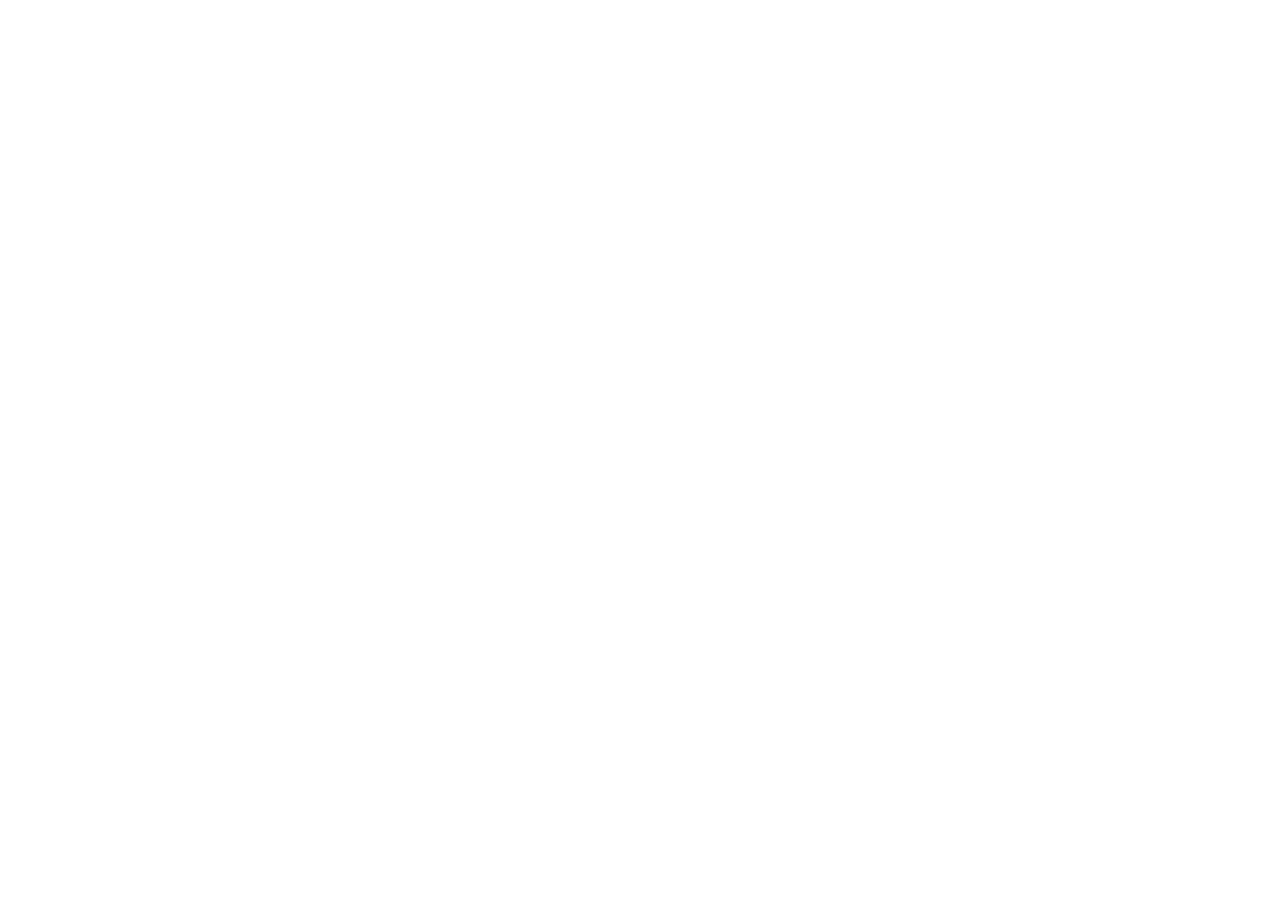
==== index.html @ df065e0c "Update index.html" ====
<!DOCTYPE HTML>
<html lang="es">
	<head>
		<title>Carlitos | En construcción</title>
		<meta charset="utf-8" />
		<meta name="description" content="Diseñador gráfico y programador" />
		<meta name="author" content="Carlos Alvarez L." />
		<meta name="viewport" content="width=device-width, initial-scale=1, user-scalable=no" />
		<meta name="theme-color" content="#000" />
		<meta name="robots"  content="index,follow" />
		<meta name="googlebot"  content="index,follow" />
		<meta name="google" content="notranslate" />
		<link rel="icon" href="img/icon1.png" />
    <link rel="stylesheet" href="css/grid.css" />
    <link rel="stylesheet" href="css/browser.css" />
    <link rel="stylesheet" href="css/style.css" />
		<link rel="stylesheet" href="css/animate.css/bouncing_entrances/bounceIn.css" />
		<link href="manifest.json" rel="manifest" />
		<script type="text/javascript" src="js/script.js"></script>
		<script src="https://ajax.googleapis.com/ajax/libs/jquery/3.3.1/jquery.min.js"></script>
		<!-- Global site tag (gtag.js) - Google Analytics -->
		<script async src="https://www.googletagmanager.com/gtag/js?id=UA-130776008-1"></script>
		<script>
		  window.dataLayer = window.dataLayer || [];
		  function gtag(){dataLayer.push(arguments);}
		  gtag('js', new Date());

		  gtag('config', 'UA-130776008-1');
		</script>
		<!-- Google Tag Manager -->
		<script>(function(w,d,s,l,i){w[l]=w[l]||[];w[l].push({'gtm.start':
			new Date().getTime(),event:'gtm.js'});var f=d.getElementsByTagName(s)[0],
			j=d.createElement(s),dl=l!='dataLayer'?'&l='+l:'';j.async=true;j.src=
			'https://www.googletagmanager.com/gtm.js?id='+i+dl;f.parentNode.insertBefore(j,f);
			})(window,document,'script','dataLayer','GTM-K7GDPGM');
		</script>
		<!-- Google Optimize -->
		<style>.async-hide { opacity: 0 !important} </style>
		<script>(function(a,s,y,n,c,h,i,d,e){s.className+=' '+y;h.start=1*new Date;
		h.end=i=function(){s.className=s.className.replace(RegExp(' ?'+y),'')};
		(a[n]=a[n]||[]).hide=h;setTimeout(function(){i();h.end=null},c);h.timeout=c;
		})(window,document.documentElement,'async-hide','dataLayer',4000,
		{'GTM-PRJ9TQT':true});</script>
		<script>
		  (function(i,s,o,g,r,a,m){i['GoogleAnalyticsObject']=r;i[r]=i[r]||function(){
		  (i[r].q=i[r].q||[]).push(arguments)},i[r].l=1*new Date();a=s.createElement(o),
		  m=s.getElementsByTagName(o)[0];a.async=1;a.src=g;m.parentNode.insertBefore(a,m)
		  })(window,document,'script','https://www.google-analytics.com/analytics.js','ga');
		  ga('create', 'UA-65203190-2', 'auto');
		  ga('require', 'GTM-PRJ9TQT');
		  ga('send', 'pageview');
		</script>
	</head>
	<body>
		<div id="content" class="loader">
		  <div class="loader-content">
					<div class="loadBar">
						<div class="bar"></div>
						<h3>Cargando...</h3>
					</div>
				</div>
		</div>
		<!-- Google Tag Manager (noscript) -->
		<noscript><iframe src="https://www.googletagmanager.com/ns.html?id=GTM-K7GDPGM" height="0" width="0" style="display:none;visibility:hidden"></iframe></noscript>
    <div class="container">
      <div class="row code">
        <div id="browser" class="browser-mockup bold cornflowerblue wrap">
          <p class="normal white">&lt;!DOCTYPE HTML&gt;</p>
          <p>&lt;html <span class="normal darkorange">lang<span class="normal white">="</span><span class="normal lightgreen">es</span><span class="normal white">"</span></span>&gt;</p>
	          <p>&nbsp;&lt;head&gt;</p>
	          	<p>&nbsp;&nbsp;&lt;title&gt;<span class="normal white">carlitxs.com | En construcción</span>&lt;/title&gt;</p>
							<p>&nbsp;&nbsp;&lt;meta <span class="normal darkorange">name<span class="normal white">="</span><span class="normal lightgreen">description</span><span class="normal white">"</span> <span class="normal darkorange">content</span><span class="normal white">="</span><span class="normal lightgreen">Diseñador gráfico y programador</span></span>"&gt;</p>
							<p>&nbsp;&nbsp;&lt;meta <span class="normal darkorange">name<span class="normal white">="</span><span class="normal lightgreen">author</span><span class="normal white">"</span> <span class="normal darkorange">content</span><span class="normal white">="</span><span class="normal lightgreen">Carlos Alvarez L.</span></span>"&gt;</p>
	          <p>&nbsp;&lt;/head&gt;</p>
						<p>&nbsp;&lt;body&gt;</p>
							<p>&nbsp;&nbsp;&lt;h1&gt;<span class="normal white">Sitio web en construcción</span>&lt;/h1&gt;</p>
							<p>&nbsp;&nbsp;&lt;h4&gt;<span class="normal white">Proyetos</span>&lt;/h4&gt;</p>
							<p>&nbsp;&nbsp;&lt;ul&gt;</p>
								<p>&nbsp;&nbsp;&nbsp;&lt;li&gt;<span class="normal white"><a href="https://carlitxs.github.io/ProyectoFinalDaw/Preview/">Proyecto final DAW</a></span>&lt;/li&gt;</p>
								<p>&nbsp;&nbsp;&nbsp;&lt;li&gt;<span class="normal white"><a href="https://carlitxs.github.io/TablaPacientes/">Formulario de pacientes</a></span>&lt;/li&gt;</p>
								<p>&nbsp;&nbsp;&nbsp;&lt;li&gt;<span class="normal white"><a href="https://carlitxs.github.io/HawksBurgers/">Hawks Burgers (Web App)</a></span>&lt;/li&gt;</p>
								<p>&nbsp;&nbsp;&nbsp;&lt;li&gt;<span class="normal white"><a href="http://s4t5.herokuapp.com/dist">VueJS</a></span>&lt;/li&gt;</p>
							<p>&nbsp;&nbsp;&lt;/ul&gt;</p>
							<p>&nbsp;&nbsp;&lt;a <span class="normal darkorange">href<span class="normal white">="</span><span class="normal lightgreen">https://twitter.com/carlitos_al_li</span><span class="normal white">"</span></span>&gt;<span class="normal white"><a href="https://twitter.com/carlitos_al_li">Twitter</a></span>&lt;/a&gt;</p>
							<p>&nbsp;&nbsp;&lt;a <span class="normal darkorange">href<span class="normal white">="</span><span class="normal lightgreen">https://github.com/cArlitXs</span><span class="normal white">"</span></span>&gt;<span class="normal white"><a href="https://github.com/cArlitXs">GitHub</a></span>&lt;/a&gt;</p>
							<p>&nbsp;&nbsp;&lt;a <span class="normal darkorange">href<span class="normal white">="</span><span class="normal lightgreen">mailto:carlitosalvarezlinares@gmail.com</span><span class="normal white">"</span></span>&gt;<span class="normal white"><a href="mailto:carlitosalvarezlinares@gmail.com">Email</a></span>&lt;/a&gt;</p>
							<p>&nbsp;&nbsp;&lt;p&gt;<span class="normal white">Creative Commons 4.0 Internacional</span>&lt;/p&gt;</p>
						<p>&nbsp;&lt;/body&gt;</p>
          <p>&lt;/html&gt;</p>
        </div>
      </div>
    </div>
		<footer class="wrap">
			<p class="white">Tiempo de espera: <span id="conteo" class="white bold">Cargando...</span></p>
			<p><a rel="license" href="http://creativecommons.org/licenses/by-nc-sa/4.0/"><img alt="Licencia de Creative Commons" style="border-width:0" src="https://i.creativecommons.org/l/by-nc-sa/4.0/88x31.png" /></a> Diseñado por: Carlitos para <a href="https://carlitxs.com">carlitxs.com</a></p>
		</footer>
	</body>
</html>
---- css/grid.css ----
/*---Grid---*/
.row::after {
  content: "";
  clear: both;
  display: table;
}
[class*="col-"] {
  float: left;
  padding: 15px;
}
/* For mobile phones: */
[class*="col-"] {
  width: 100%;
}
@media only screen and (min-width: 420px) {
  .container{
    width: 100%;
    margin: 0 auto;
  }
  /* For tablets: */
  .col-s-1 {width: 8.33%;}
  .col-s-2 {width: 16.66%;}
  .col-s-3 {width: 25%;}
  .col-s-4 {width: 33.33%;}
  .col-s-5 {width: 41.66%;}
  .col-s-6 {width: 50%;}
  .col-s-7 {width: 58.33%;}
  .col-s-8 {width: 66.66%;}
  .col-s-9 {width: 75%;}
  .col-s-10 {width: 83.33%;}
  .col-s-11 {width: 91.66%;}
  .col-s-12 {width: 100%;}
}
@media only screen and (min-width: 1024px) {
  .container{
    width: 80%;
    margin: 0 auto;
  }
  /* For desktop: */
  .col-1 {width: 8.33%;}
  .col-2 {width: 16.66%;}
  .col-3 {width: 25%;}
  .col-4 {width: 33.33%;}
  .col-5 {width: 41.66%;}
  .col-6 {width: 50%;}
  .col-7 {width: 58.33%;}
  .col-8 {width: 66.66%;}
  .col-9 {width: 75%;}
  .col-10 {width: 83.33%;}
  .col-11 {width: 91.66%;}
  .col-12 {width: 100%;}
}
---- css/browser.css ----
.browser-mockup {
  border-top: 2em solid rgba(240, 240, 240, 0.7);
  box-shadow: 0 0.1em 1em 0 rgba(0, 0, 0, 0.4);
  position: relative;
  border-radius: 3px 3px 0 0;
  padding: 15px;
  background-color: DarkSlateGray;
}

.browser-mockup:before {
  display: block;
  position: absolute;
  content: '';
  top: -1.25em;
  left: 1em;
  width: 0.5em;
  height: 0.5em;
  border-radius: 50%;
  background-color: #f44;
  box-shadow: 0 0 0 2px #f44, 1.5em 0 0 2px #9b3, 3em 0 0 2px #fb5;
}

.browser-mockup.with-tab:after {
  display: block;
  position: absolute;
  content: '';
  top: -2em;
  left: 5.5em;
  width: 20%;
  height: 0em;
  border-bottom: 2em solid white;
  border-left: 0.8em solid transparent;
  border-right: 0.8em solid transparent;
}

.browser-mockup.with-url:after {
  display: block;
  position: absolute;
  content: '';
  top: -1.6em;
  left: 5.5em;
  width: calc(100% - 6em);
  height: 1.2em;
  border-radius: 2px;
  background-color: white;
}

.browser-mockup > * {
  display: block;
}

/* Custom code for the demo */

.browser-mockup {
  margin: 2em;
  flex: 1;
}
---- css/style.css ----
@import url('https://fonts.googleapis.com/css?family=Source+Code+Pro');

* {
  font-family: 'Source Code Pro', monospace;
  font-display: fallback;
}
body{
  background-color: black;
}
p{
  margin: 0;
}
p #conteo{
  color: white;
}
a{
  color: white;
  text-decoration: none;
}
a:hover{
  color: white;
  text-decoration: underline;
}
a:visited{
  color: white;
  text-decoration: underline;
}
footer {
   /*position: fixed;*/
   left: 0;
   bottom: 0;
   width: 100%;
   color: white;
   background-color: rgba(0, 0, 0, 0.7);
   text-align: center;
   bottom: 0;
   left: 0;
   right: 0;
   position: sticky;
}
footer p a img{
  vertical-align: middle;
}
footer p{
  padding: 10px;
}
.wrap{word-wrap: break-word;}

/*---LOADER---*/
.loader {
  display: block;
  background-color: grey;
  color: white;
  top: 0;
  left: 0;

  position: fixed;
  z-index: 9999;
  width: 100%;
  height: 100%;
  background: #000;
  text-align: center;
  -webkit-transition: opacity 1s ease;
  -moz-transition: opacity 1s ease;
  -o-transition: opacity 1s ease;
  transition: opacity 1s ease;
}
.loader-content{
  display: block;
  width: 100px;
  height: 30px;
  position: absolute;
  top: 0;
  left: 0;
  bottom: 0;
  right: 0;
  margin: auto;
}
/*---loader bar---*/
.bar {
  float: left;
  width: 25px;
  height: 6px;
  border-radius: 50px;
  background-color: #4b9cdb;
  margin-bottom: 10px;
}
.l-10 {animation-delay: 1.56s;}
.loadBar .bar {animation: loadingKeyFrame 2s cubic-bezier(.17,.37,.43,.67) infinite;}

@keyframes loadingKeyFrame {
  0%,100% {transform: translate(0,0);}
  50% {
    transform: translate(100px,0);
    background-color: #f5634a;
    width: 25px;
  }
}

/*---colors---*/
.bold{font-weight: bold;}
.normal{font-weight: normal;}
.white{color:white;}
.salmon{color:salmon;}
.aqua{color:aqua;}
.blueviolet{color:blueviolet;}
.brown{color:brown;}
.cornflowerblue{color:cornflowerblue;}
.crimson{color:crimson;}
.darkmagenta{color:darkmagenta;}
.deeppink{color:deeppink;}
.darkorange{color:darkorange;}
.lightgreen{color: lightgreen;}
---- css/animate.css/bouncing_entrances/bounceIn.css ----
@keyframes bounceIn {
  from,
  20%,
  40%,
  60%,
  80%,
  to {
    animation-timing-function: cubic-bezier(0.215, 0.61, 0.355, 1);
  }

  0% {
    opacity: 0;
    transform: scale3d(0.3, 0.3, 0.3);
  }

  20% {
    transform: scale3d(1.1, 1.1, 1.1);
  }

  40% {
    transform: scale3d(0.9, 0.9, 0.9);
  }

  60% {
    opacity: 1;
    transform: scale3d(1.03, 1.03, 1.03);
  }

  80% {
    transform: scale3d(0.97, 0.97, 0.97);
  }

  to {
    opacity: 1;
    transform: scale3d(1, 1, 1);
  }
}

.bounceIn {
  animation-duration: 0.75s;
  animation-name: bounceIn;
}
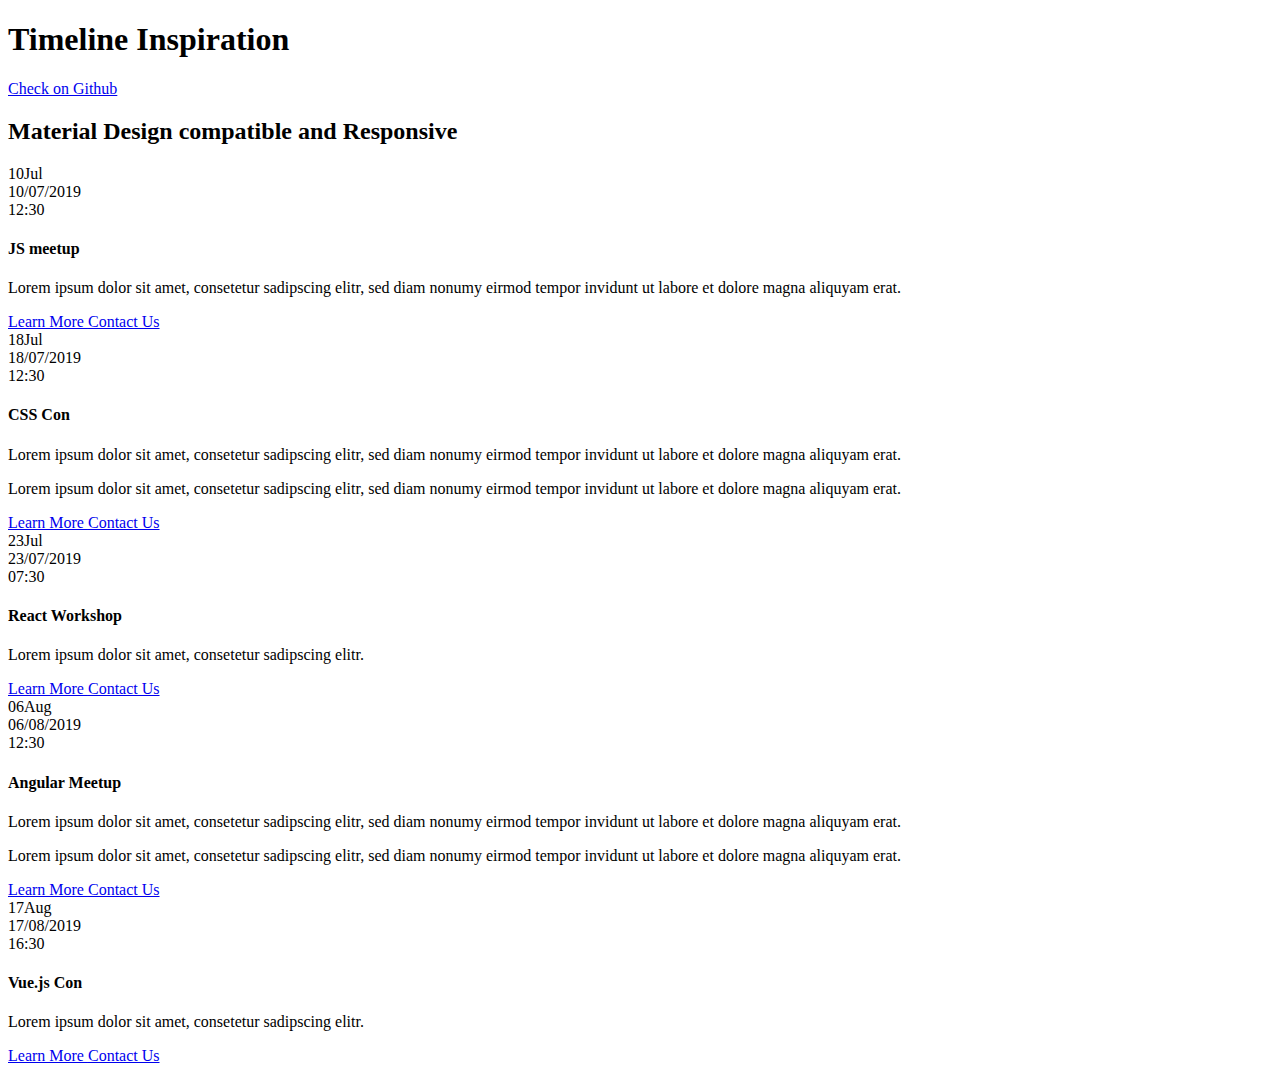
==== commit 9ee9b237: "Add new interfaz in dev" ====
--- a/index.html
+++ b/index.html
@@ -1,98 +1,139 @@
-<!DOCTYPE HTML>
-<html lang="es">
-	<head>
-		<title>Carlitos | En construcción</title>
-		<meta charset="utf-8" />
-		<meta name="description" content="Diseñador gráfico y programador" />
-		<meta name="author" content="Carlos Alvarez L." />
-		<meta name="viewport" content="width=device-width, initial-scale=1, user-scalable=no" />
-		<meta name="theme-color" content="#000" />
-		<meta name="robots"  content="index,follow" />
-		<meta name="googlebot"  content="index,follow" />
-		<meta name="google" content="notranslate" />
-		<link rel="icon" href="img/icon1.png" />
-    <link rel="stylesheet" href="css/grid.css" />
-    <link rel="stylesheet" href="css/browser.css" />
-    <link rel="stylesheet" href="css/style.css" />
-		<link rel="stylesheet" href="css/animate.css/bouncing_entrances/bounceIn.css" />
-		<link href="manifest.json" rel="manifest" />
-		<script type="text/javascript" src="js/script.js"></script>
-		<script src="https://ajax.googleapis.com/ajax/libs/jquery/3.3.1/jquery.min.js"></script>
-		<!-- Global site tag (gtag.js) - Google Analytics -->
-		<script async src="https://www.googletagmanager.com/gtag/js?id=UA-130776008-1"></script>
-		<script>
-		  window.dataLayer = window.dataLayer || [];
-		  function gtag(){dataLayer.push(arguments);}
-		  gtag('js', new Date());
+<!DOCTYPE html>
+<html lang="en" >
+<head>
+  <meta charset="UTF-8">
+  <title>Timeline inspiration (material design compatible, responsive)</title>
+  <link href="https://fonts.googleapis.com/css?family=Montserrat:400,600&display=swap" rel="stylesheet"><link rel="stylesheet" href="./style.css">
+</head>
+<body>
+<!-- partial:index.partial.html -->
 
-		  gtag('config', 'UA-130776008-1');
-		</script>
-		<!-- Google Tag Manager -->
-		<script>(function(w,d,s,l,i){w[l]=w[l]||[];w[l].push({'gtm.start':
-			new Date().getTime(),event:'gtm.js'});var f=d.getElementsByTagName(s)[0],
-			j=d.createElement(s),dl=l!='dataLayer'?'&l='+l:'';j.async=true;j.src=
-			'https://www.googletagmanager.com/gtm.js?id='+i+dl;f.parentNode.insertBefore(j,f);
-			})(window,document,'script','dataLayer','GTM-K7GDPGM');
-		</script>
-		<!-- Google Optimize -->
-		<style>.async-hide { opacity: 0 !important} </style>
-		<script>(function(a,s,y,n,c,h,i,d,e){s.className+=' '+y;h.start=1*new Date;
-		h.end=i=function(){s.className=s.className.replace(RegExp(' ?'+y),'')};
-		(a[n]=a[n]||[]).hide=h;setTimeout(function(){i();h.end=null},c);h.timeout=c;
-		})(window,document.documentElement,'async-hide','dataLayer',4000,
-		{'GTM-PRJ9TQT':true});</script>
-		<script>
-		  (function(i,s,o,g,r,a,m){i['GoogleAnalyticsObject']=r;i[r]=i[r]||function(){
-		  (i[r].q=i[r].q||[]).push(arguments)},i[r].l=1*new Date();a=s.createElement(o),
-		  m=s.getElementsByTagName(o)[0];a.async=1;a.src=g;m.parentNode.insertBefore(a,m)
-		  })(window,document,'script','https://www.google-analytics.com/analytics.js','ga');
-		  ga('create', 'UA-65203190-2', 'auto');
-		  ga('require', 'GTM-PRJ9TQT');
-		  ga('send', 'pageview');
-		</script>
-	</head>
-	<body>
-		<div id="content" class="loader">
-		  <div class="loader-content">
-					<div class="loadBar">
-						<div class="bar"></div>
-						<h3>Cargando...</h3>
-					</div>
-				</div>
-		</div>
-		<!-- Google Tag Manager (noscript) -->
-		<noscript><iframe src="https://www.googletagmanager.com/ns.html?id=GTM-K7GDPGM" height="0" width="0" style="display:none;visibility:hidden"></iframe></noscript>
-    <div class="container">
-      <div class="row code">
-        <div id="browser" class="browser-mockup bold cornflowerblue wrap">
-          <p class="normal white">&lt;!DOCTYPE HTML&gt;</p>
-          <p>&lt;html <span class="normal darkorange">lang<span class="normal white">="</span><span class="normal lightgreen">es</span><span class="normal white">"</span></span>&gt;</p>
-	          <p>&nbsp;&lt;head&gt;</p>
-	          	<p>&nbsp;&nbsp;&lt;title&gt;<span class="normal white">carlitxs.com | En construcción</span>&lt;/title&gt;</p>
-							<p>&nbsp;&nbsp;&lt;meta <span class="normal darkorange">name<span class="normal white">="</span><span class="normal lightgreen">description</span><span class="normal white">"</span> <span class="normal darkorange">content</span><span class="normal white">="</span><span class="normal lightgreen">Diseñador gráfico y programador</span></span>"&gt;</p>
-							<p>&nbsp;&nbsp;&lt;meta <span class="normal darkorange">name<span class="normal white">="</span><span class="normal lightgreen">author</span><span class="normal white">"</span> <span class="normal darkorange">content</span><span class="normal white">="</span><span class="normal lightgreen">Carlos Alvarez L.</span></span>"&gt;</p>
-	          <p>&nbsp;&lt;/head&gt;</p>
-						<p>&nbsp;&lt;body&gt;</p>
-							<p>&nbsp;&nbsp;&lt;h1&gt;<span class="normal white">Sitio web en construcción</span>&lt;/h1&gt;</p>
-							<p>&nbsp;&nbsp;&lt;h4&gt;<span class="normal white">Proyetos</span>&lt;/h4&gt;</p>
-							<p>&nbsp;&nbsp;&lt;ul&gt;</p>
-								<p>&nbsp;&nbsp;&nbsp;&lt;li&gt;<span class="normal white"><a href="https://carlitxs.github.io/ProyectoFinalDaw/Preview/">Proyecto final DAW</a></span>&lt;/li&gt;</p>
-								<p>&nbsp;&nbsp;&nbsp;&lt;li&gt;<span class="normal white"><a href="https://carlitxs.github.io/TablaPacientes/">Formulario de pacientes</a></span>&lt;/li&gt;</p>
-								<p>&nbsp;&nbsp;&nbsp;&lt;li&gt;<span class="normal white"><a href="https://carlitxs.github.io/HawksBurgers/">Hawks Burgers (Web App)</a></span>&lt;/li&gt;</p>
-								<p>&nbsp;&nbsp;&nbsp;&lt;li&gt;<span class="normal white"><a href="http://s4t5.herokuapp.com/dist">VueJS</a></span>&lt;/li&gt;</p>
-							<p>&nbsp;&nbsp;&lt;/ul&gt;</p>
-							<p>&nbsp;&nbsp;&lt;a <span class="normal darkorange">href<span class="normal white">="</span><span class="normal lightgreen">https://twitter.com/carlitos_al_li</span><span class="normal white">"</span></span>&gt;<span class="normal white"><a href="https://twitter.com/carlitos_al_li">Twitter</a></span>&lt;/a&gt;</p>
-							<p>&nbsp;&nbsp;&lt;a <span class="normal darkorange">href<span class="normal white">="</span><span class="normal lightgreen">https://github.com/cArlitXs</span><span class="normal white">"</span></span>&gt;<span class="normal white"><a href="https://github.com/cArlitXs">GitHub</a></span>&lt;/a&gt;</p>
-							<p>&nbsp;&nbsp;&lt;a <span class="normal darkorange">href<span class="normal white">="</span><span class="normal lightgreen">mailto:carlitosalvarezlinares@gmail.com</span><span class="normal white">"</span></span>&gt;<span class="normal white"><a href="mailto:carlitosalvarezlinares@gmail.com">Email</a></span>&lt;/a&gt;</p>
-							<p>&nbsp;&nbsp;&lt;p&gt;<span class="normal white">Creative Commons 4.0 Internacional</span>&lt;/p&gt;</p>
-						<p>&nbsp;&lt;/body&gt;</p>
-          <p>&lt;/html&gt;</p>
+<!--PEN HEADER-->
+<header class="header">
+  <h1 class="header__title">Timeline Inspiration</h1>
+  <div class="header__btns btns"><a class="header__btn btn" href="https://github.com/nat-davydova/timeline" title="Check on Github" target="_blanc">Check on Github</a></div>
+</header>
+<!--PEN CONTENT-->
+<div class="content">
+  <!--content title-->
+  <h2 class="content__title">Material Design compatible and Responsive</h2>
+  <!--content inner-->
+  <div class="content__inner">
+    <div class="timeline">
+      <!--timeline bar-->
+      <div class="timeline__bar"></div>
+      <!--timeline element-->
+      <div class="timeline__elem timeline__elem--left">
+        <!--timeline element date-->
+        <div class="timeline__date"><span class="timeline__date-day">10</span><span class="timeline__date-month">Jul</span></div>
+        <!--timeline event-->
+        <div class="timeline__event">
+          <!--timeline event full date and time-->
+          <div class="timeline__event-date-time">
+            <div class="timeline__event-date"> <span>10/07/2019</span></div>
+            <div class="timeline__event-time"><span>12:30</span></div>
+          </div>
+          <!--timeline event title-->
+          <h4 class="timeline__event-title">JS meetup</h4>
+          <!--timeline event descrtiption-->
+          <div class="timeline__event-descr">
+            <p>Lorem ipsum dolor sit amet, consetetur sadipscing elitr, sed diam nonumy eirmod tempor invidunt ut labore et dolore magna aliquyam erat.</p>
+          </div>
+          <!--timeline event actions links-->
+          <div class="timeline__event-actions"><a class="timeline__event-action" href="#" title="Learn More">Learn More </a><a class="timeline__event-action" href="#" title="Contact Us">Contact Us </a></div>
+        </div>
+      </div>
+      <!--timeline element-->
+      <div class="timeline__elem timeline__elem--right">
+        <!--timeline element date-->
+        <div class="timeline__date"><span class="timeline__date-day">18</span><span class="timeline__date-month">Jul</span></div>
+        <!--timeline event-->
+        <div class="timeline__event">
+          <!--timeline event full date and time-->
+          <div class="timeline__event-date-time">
+            <div class="timeline__event-date"> <span>18/07/2019</span></div>
+            <div class="timeline__event-time"><span>12:30</span></div>
+          </div>
+          <!--timeline event title-->
+          <h4 class="timeline__event-title">CSS Con</h4>
+          <!--timeline event descrtiption-->
+          <div class="timeline__event-descr">
+            <p>Lorem ipsum dolor sit amet, consetetur sadipscing elitr, sed diam nonumy eirmod tempor invidunt ut labore et dolore magna aliquyam erat.</p>
+            <p>Lorem ipsum dolor sit amet, consetetur sadipscing elitr, sed diam nonumy eirmod tempor invidunt ut labore et dolore magna aliquyam erat.</p>
+          </div>
+          <!--timeline event actions links-->
+          <div class="timeline__event-actions"><a class="timeline__event-action" href="#" title="Learn More">Learn More </a><a class="timeline__event-action" href="#" title="Contact Us">Contact Us</a></div>
+        </div>
+      </div>
+      <!--timeline element-->
+      <div class="timeline__elem timeline__elem--left">
+        <!--timeline element date-->
+        <div class="timeline__date"><span class="timeline__date-day">23</span><span class="timeline__date-month">Jul</span></div>
+        <!--timeline event-->
+        <div class="timeline__event">
+          <!--timeline event full date and time-->
+          <div class="timeline__event-date-time">
+            <div class="timeline__event-date"> <span>23/07/2019</span></div>
+            <div class="timeline__event-time"><span>07:30</span></div>
+          </div>
+          <!--timeline event title-->
+          <h4 class="timeline__event-title">React Workshop</h4>
+          <!--timeline event descrtiption-->
+          <div class="timeline__event-descr">
+            <p>Lorem ipsum dolor sit amet, consetetur sadipscing elitr.</p>
+          </div>
+          <!--timeline event actions links-->
+          <div class="timeline__event-actions"><a class="timeline__event-action" href="#" title="Learn More">Learn More </a><a class="timeline__event-action" href="#" title="Contact Us">Contact Us </a></div>
+        </div>
+      </div>
+      <!--timeline element-->
+      <div class="timeline__elem timeline__elem--left">
+        <!--timeline element date-->
+        <div class="timeline__date"><span class="timeline__date-day">06</span><span class="timeline__date-month">Aug</span></div>
+        <!--timeline event-->
+        <div class="timeline__event">
+          <!--timeline event full date and time-->
+          <div class="timeline__event-date-time">
+            <div class="timeline__event-date"> <span>06/08/2019</span></div>
+            <div class="timeline__event-time"><span>12:30</span></div>
+          </div>
+          <!--timeline event title-->
+          <h4 class="timeline__event-title">Angular Meetup</h4>
+          <!--timeline event descrtiption-->
+          <div class="timeline__event-descr">
+            <p>Lorem ipsum dolor sit amet, consetetur sadipscing elitr, sed diam nonumy eirmod tempor invidunt ut labore et dolore magna aliquyam erat.</p>
+            <p>Lorem ipsum dolor sit amet, consetetur sadipscing elitr, sed diam nonumy eirmod tempor invidunt ut labore et dolore magna aliquyam erat.</p>
+          </div>
+          <!--timeline event actions links-->
+          <div class="timeline__event-actions"><a class="timeline__event-action" href="#" title="Learn More">Learn More </a><a class="timeline__event-action" href="#" title="Contact Us">Contact Us</a></div>
+        </div>
+      </div>
+      <!--timeline element-->
+      <div class="timeline__elem timeline__elem--right">
+        <!--timeline element date-->
+        <div class="timeline__date"><span class="timeline__date-day">17</span><span class="timeline__date-month">Aug</span></div>
+        <!--timeline event-->
+        <div class="timeline__event">
+          <!--timeline event full date and time-->
+          <div class="timeline__event-date-time">
+            <div class="timeline__event-date"> <span>17/08/2019</span></div>
+            <div class="timeline__event-time"><span>16:30</span></div>
+          </div>
+          <!--timeline event title-->
+          <h4 class="timeline__event-title">Vue.js Con</h4>
+          <!--timeline event descrtiption-->
+          <div class="timeline__event-descr">
+            <p>Lorem ipsum dolor sit amet, consetetur sadipscing elitr.</p>
+          </div>
+          <!--timeline event actions links-->
+          <div class="timeline__event-actions"><a class="timeline__event-action" href="#" title="Learn More">Learn More </a><a class="timeline__event-action" href="#" title="Contact Us">Contact Us</a></div>
         </div>
       </div>
     </div>
-		<footer class="wrap">
-			<p class="white">Tiempo de espera: <span id="conteo" class="white bold">Cargando...</span></p>
-			<p><a rel="license" href="http://creativecommons.org/licenses/by-nc-sa/4.0/"><img alt="Licencia de Creative Commons" style="border-width:0" src="https://i.creativecommons.org/l/by-nc-sa/4.0/88x31.png" /></a> Diseñado por: Carlitos para <a href="https://carlitxs.com">carlitxs.com</a></p>
-		</footer>
-	</body>
-</html>
+  </div>
+</div>
+<!-- partial -->
+  <script  src="./script.js"></script>
+
+</body>
+</html>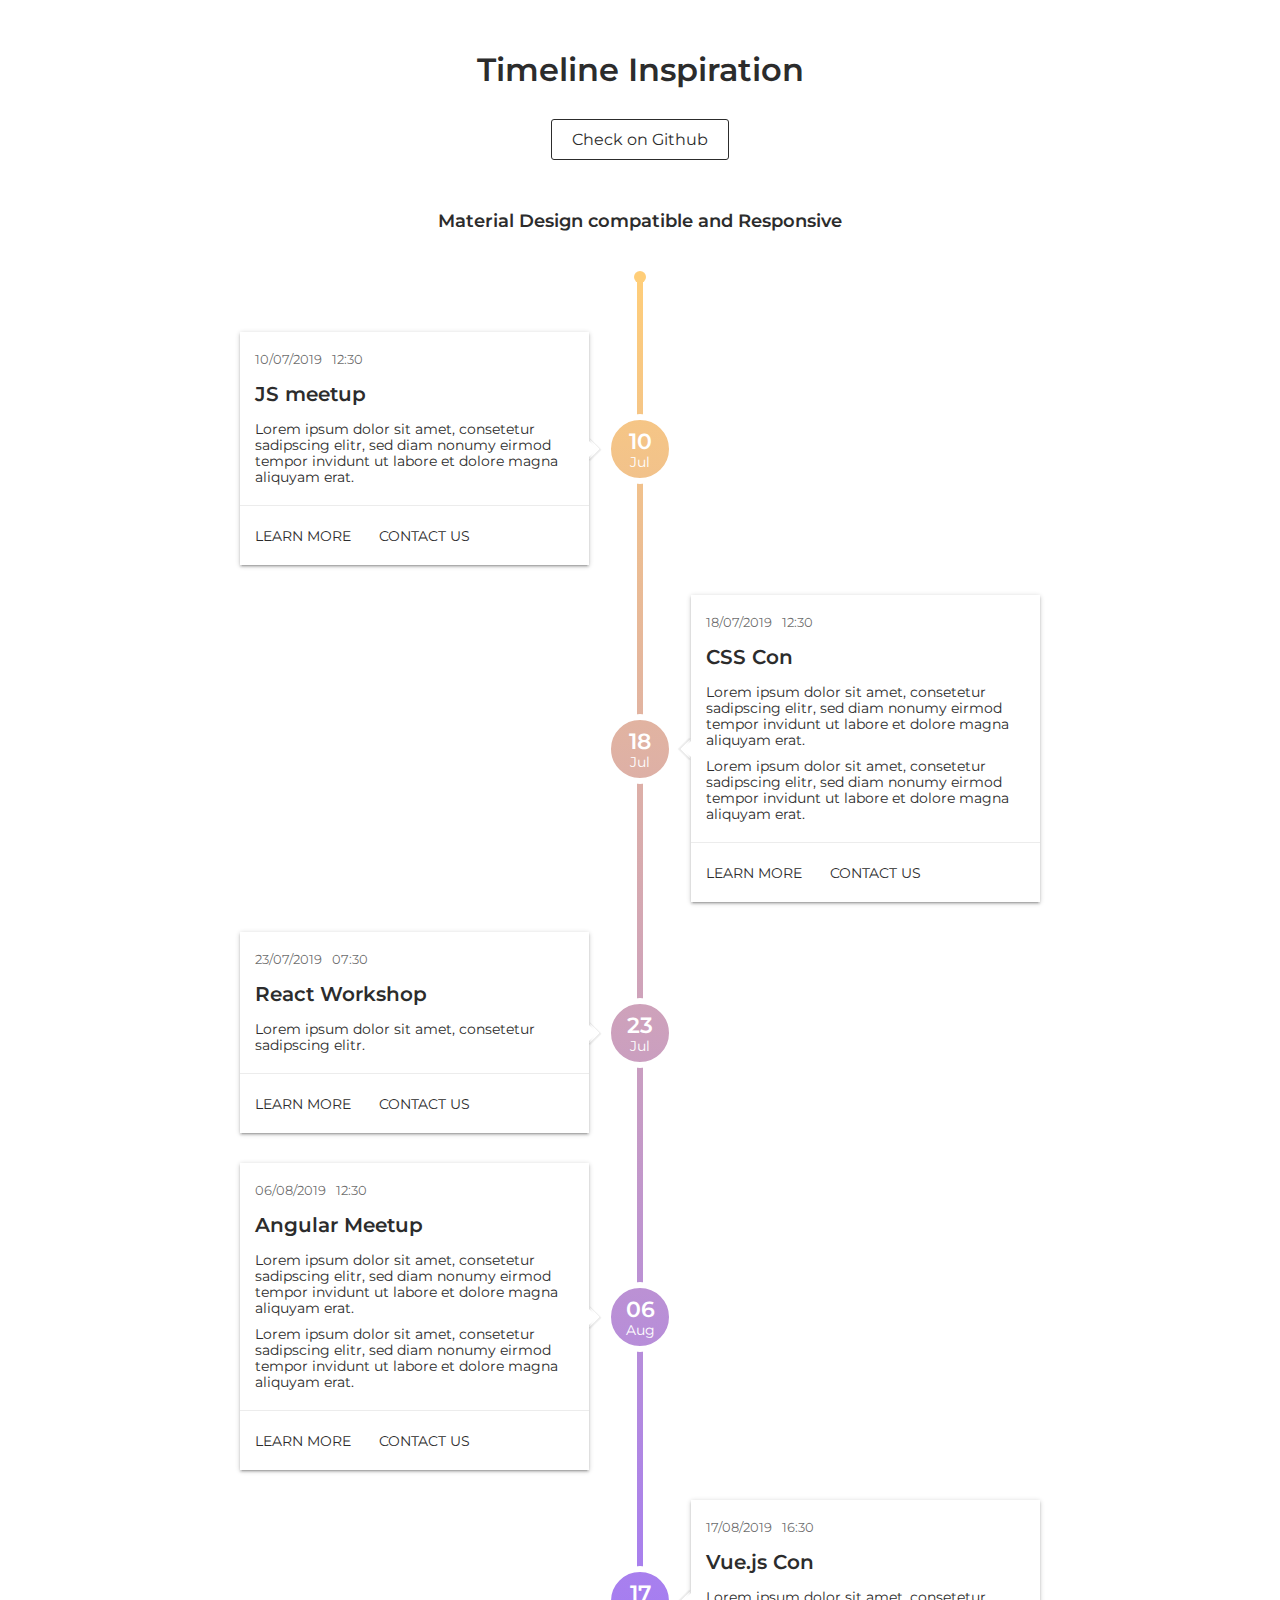
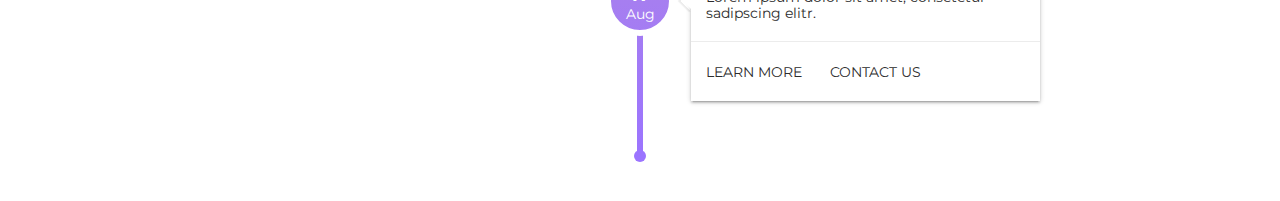
==== commit eaa98789: "change routes" ====
--- a/index.html
+++ b/index.html
@@ -3,7 +3,7 @@
 <head>
   <meta charset="UTF-8">
   <title>Timeline inspiration (material design compatible, responsive)</title>
-  <link href="https://fonts.googleapis.com/css?family=Montserrat:400,600&display=swap" rel="stylesheet"><link rel="stylesheet" href="./style.css">
+  <link href="https://fonts.googleapis.com/css?family=Montserrat:400,600&display=swap" rel="stylesheet"><link rel="stylesheet" href="./css/style.css">
 </head>
 <body>
 <!-- partial:index.partial.html -->
@@ -133,7 +133,7 @@
   </div>
 </div>
 <!-- partial -->
-  <script  src="./script.js"></script>
+  <script  src="./js/script.js"></script>
 
 </body>
 </html>--- a/css/style.css
+++ b/css/style.css
@@ -0,0 +1,265 @@
+* {
+  margin: 0;
+  padding: 0;
+  box-sizing: border-box;
+}
+
+body {
+  font-family: 'Montserrat', sans-serif;
+  font-size: 16px;
+  color: #2c2c2c;
+}
+body a {
+  color: inherit;
+  text-decoration: none;
+}
+
+.btn {
+  transition-property: all;
+  transition-duration: 0.2s;
+  transition-timing-function: linear;
+  transition-delay: 0s;
+  padding: 10px 20px;
+  display: inline-block;
+  margin-right: 10px;
+  background-color: #fff;
+  border: 1px solid #2c2c2c;
+  border-radius: 3px;
+  cursor: pointer;
+  outline: none;
+}
+.btn:last-child {
+  margin-right: 0;
+}
+.btn:hover, .btn.js-active {
+  color: #fff;
+  background-color: #2c2c2c;
+}
+
+.header {
+  max-width: 500px;
+  margin: 50px auto;
+  text-align: center;
+}
+
+.header__title {
+  margin-bottom: 30px;
+  font-weight: 600;
+}
+
+.content {
+  max-width: 800px;
+  width: 95%;
+  margin: 0 auto 40px;
+}
+
+.content__title {
+  margin-bottom: 40px;
+  font-size: 18px;
+  font-weight: 600;
+  text-align: center;
+}
+
+.timeline {
+  position: relative;
+  min-height: 500px;
+  width: 100%;
+  padding: 60px 0;
+}
+
+.timeline__bar {
+  position: absolute;
+  top: 0;
+  left: 50%;
+  width: 6px;
+  height: 100%;
+  -webkit-transform: translateX(-50%);
+          transform: translateX(-50%);
+  background-image: linear-gradient(#ffce79, #9b74ff);
+}
+.timeline__bar:before, .timeline__bar:after {
+  position: absolute;
+  left: 50%;
+  display: block;
+  width: 12px;
+  height: 12px;
+  content: '';
+  -webkit-transform: translateX(-50%);
+          transform: translateX(-50%);
+  border-radius: 50%;
+}
+.timeline__bar:before {
+  top: -1px;
+  background-color: #ffce79;
+}
+.timeline__bar:after {
+  bottom: -1px;
+  background-color: #9b74ff;
+}
+
+.timeline__elem {
+  position: relative;
+  display: flex;
+  flex-direction: column;
+  margin-bottom: 30px;
+}
+.timeline__elem:last-child {
+  margin-bottom: 0;
+}
+@media (min-width: 900px) {
+  .timeline__elem {
+    flex-direction: row;
+  }
+}
+
+@media (min-width: 900px) {
+  .timeline__elem--right {
+    justify-content: flex-end;
+  }
+}
+
+.timeline__date {
+  position: relative;
+  display: flex;
+  flex-direction: column;
+  align-items: center;
+  justify-content: center;
+  width: 70px;
+  height: 70px;
+  margin: auto;
+  color: #fff;
+  background-repeat: no-repeat;
+  border-radius: 50%;
+  border: 6px solid #fff;
+}
+@media (min-width: 900px) {
+  .timeline__date {
+    position: absolute;
+    top: 50%;
+    left: 50%;
+    -webkit-transform: translate(-50%, -50%);
+            transform: translate(-50%, -50%);
+  }
+}
+
+.timeline__date-day {
+  font-size: 1.35rem;
+  font-weight: 600;
+}
+
+.timeline__date-month {
+  font-size: .85rem;
+}
+
+.timeline__event {
+  position: relative;
+  width: 90%;
+  margin: 30px auto 0;
+  box-shadow: 0 2px 2px 0 rgba(0, 0, 0, 0.14), 0 3px 1px -2px rgba(0, 0, 0, 0.12), 0 1px 5px 0 rgba(0, 0, 0, 0.2);
+  background-color: #fff;
+}
+@media (min-width: 560px) {
+  .timeline__event {
+    width: 65%;
+  }
+}
+@media (min-width: 900px) {
+  .timeline__event {
+    width: calc((100% - 70px - 8px * 4) / 2);
+    margin: 0;
+  }
+}
+.timeline__event:before {
+  position: absolute;
+  top: 50%;
+  display: none;
+  width: 0;
+  height: 0;
+  content: '';
+  -webkit-transform: translateY(-50%);
+          transform: translateY(-50%);
+  border-top: 8px solid transparent;
+  border-bottom: 8px solid transparent;
+}
+.timeline__event:after {
+  position: absolute;
+  top: 50%;
+  display: none;
+  width: 16px;
+  height: 16px;
+  content: '';
+  -webkit-transform: translateY(-50%) rotate(45deg);
+          transform: translateY(-50%) rotate(45deg);
+}
+@media (min-width: 900px) {
+  .timeline__event:before, .timeline__event:after {
+    display: block;
+  }
+}
+
+.timeline__event--left:before {
+  right: -8px;
+  border-left: 8px solid #fff;
+}
+.timeline__event--left:after {
+  right: -7px;
+  box-shadow: 2px -1px 1px 0 rgba(0, 0, 0, 0.08);
+}
+
+.timeline__event--right:before {
+  left: -8px;
+  border-right: 8px solid #fff;
+}
+.timeline__event--right:after {
+  left: -7px;
+  box-shadow: -2px 2px 1px 0 rgba(0, 0, 0, 0.08);
+}
+
+.timeline__event-date-time {
+  padding: 20px 15px 0;
+  display: flex;
+  margin-bottom: 15px;
+  font-size: .8rem;
+  color: rgba(44, 44, 44, 0.7);
+}
+
+.timeline__event-date {
+  margin-right: 10px;
+}
+
+.timeline__event-title {
+  padding: 0 15px;
+  margin-bottom: 15px;
+  font-size: 1.25rem;
+  font-weight: 600;
+}
+
+.timeline__event-descr {
+  padding: 0 15px 20px;
+  font-size: .9rem;
+  line-height: 1rem;
+}
+.timeline__event-descr p {
+  margin-bottom: 10px;
+}
+.timeline__event-descr p:last-child {
+  margin-bottom: 0;
+}
+
+.timeline__event-actions {
+  padding: 20px 15px;
+  border-top: 1px solid rgba(160, 160, 160, 0.2);
+}
+
+.timeline__event-action {
+  transition-property: all;
+  transition-duration: 0.2s;
+  transition-timing-function: linear;
+  transition-delay: 0s;
+  margin-right: 24px;
+  font-size: .9rem;
+  text-transform: uppercase;
+}
+.timeline__event-action:hover {
+  opacity: .4;
+}
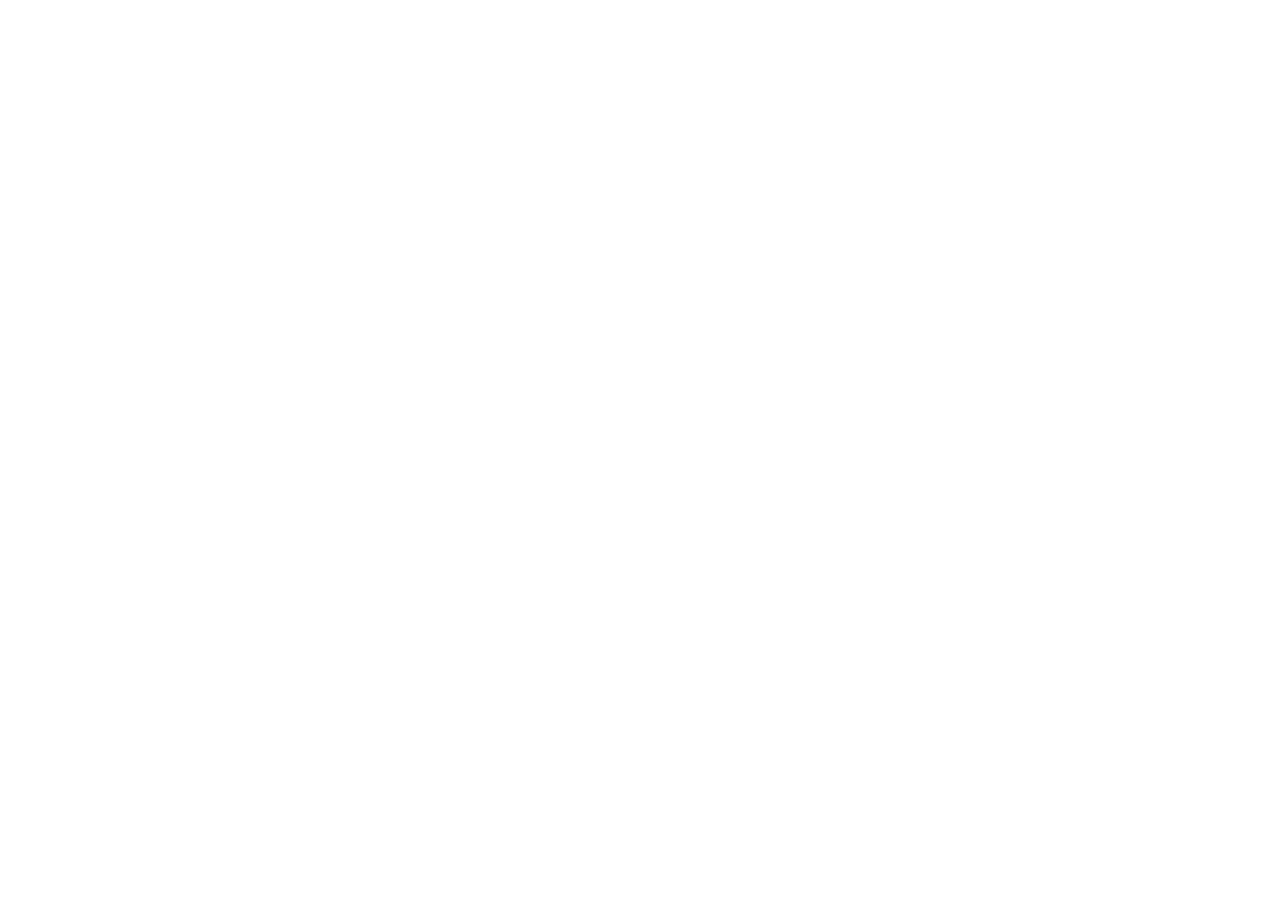
==== commit 6bebc09c: "Add new loader!" ====
--- a/index.html
+++ b/index.html
@@ -1,139 +1,164 @@
-<!DOCTYPE html>
-<html lang="en" >
+<!DOCTYPE HTML>
+<html lang="es">
+
 <head>
-  <meta charset="UTF-8">
-  <title>Timeline inspiration (material design compatible, responsive)</title>
-  <link href="https://fonts.googleapis.com/css?family=Montserrat:400,600&display=swap" rel="stylesheet"><link rel="stylesheet" href="./css/style.css">
+    <title>Carlitos | En construcción</title>
+    <meta charset="utf-8" />
+    <meta name="description" content="Diseñador gráfico y programador" />
+    <meta name="author" content="Carlos Alvarez L." />
+    <meta name="viewport" content="width=device-width, initial-scale=1, user-scalable=no" />
+    <meta name="theme-color" content="#000" />
+    <meta name="robots" content="index,follow" />
+    <meta name="googlebot" content="index,follow" />
+    <meta name="google" content="notranslate" />
+    <link rel="icon" href="img/icon1.png" />
+    <link rel="stylesheet" href="css/grid.css" />
+    <link rel="stylesheet" href="css/browser.css" />
+    <link rel="stylesheet" href="css/style.css" />
+    <link rel="stylesheet" href="css/animate.css/bouncing_entrances/bounceIn.css" />
+    <link href="manifest.json" rel="manifest" />
+    <script src="https://ajax.googleapis.com/ajax/libs/jquery/3.3.1/jquery.min.js"></script>
+    <!-- Global site tag (gtag.js) - Google Analytics -->
+    <script async src="https://www.googletagmanager.com/gtag/js?id=UA-130776008-1"></script>
+    <script>
+        window.dataLayer = window.dataLayer || [];
+
+        function gtag() {
+            dataLayer.push(arguments);
+        }
+        gtag('js', new Date());
+
+        gtag('config', 'UA-130776008-1');
+    </script>
+    <!-- Google Tag Manager -->
+    <script>
+        (function(w, d, s, l, i) {
+            w[l] = w[l] || [];
+            w[l].push({
+                'gtm.start': new Date().getTime(),
+                event: 'gtm.js'
+            });
+            var f = d.getElementsByTagName(s)[0],
+                j = d.createElement(s),
+                dl = l != 'dataLayer' ? '&l=' + l : '';
+            j.async = true;
+            j.src =
+                'https://www.googletagmanager.com/gtm.js?id=' + i + dl;
+            f.parentNode.insertBefore(j, f);
+        })(window, document, 'script', 'dataLayer', 'GTM-K7GDPGM');
+    </script>
+    <!-- Google Optimize -->
+    <style>
+        .async-hide {
+            opacity: 0 !important
+        }
+    </style>
+    <script>
+        (function(a, s, y, n, c, h, i, d, e) {
+            s.className += ' ' + y;
+            h.start = 1 * new Date;
+            h.end = i = function() {
+                s.className = s.className.replace(RegExp(' ?' + y), '')
+            };
+            (a[n] = a[n] || []).hide = h;
+            setTimeout(function() {
+                i();
+                h.end = null
+            }, c);
+            h.timeout = c;
+        })(window, document.documentElement, 'async-hide', 'dataLayer', 4000, {
+            'GTM-PRJ9TQT': true
+        });
+    </script>
+    <script>
+        (function(i, s, o, g, r, a, m) {
+            i['GoogleAnalyticsObject'] = r;
+            i[r] = i[r] || function() {
+                (i[r].q = i[r].q || []).push(arguments)
+            }, i[r].l = 1 * new Date();
+            a = s.createElement(o),
+                m = s.getElementsByTagName(o)[0];
+            a.async = 1;
+            a.src = g;
+            m.parentNode.insertBefore(a, m)
+        })(window, document, 'script', 'https://www.google-analytics.com/analytics.js', 'ga');
+        ga('create', 'UA-65203190-2', 'auto');
+        ga('require', 'GTM-PRJ9TQT');
+        ga('send', 'pageview');
+    </script>
 </head>
+
 <body>
-<!-- partial:index.partial.html -->
+    <!-- <div id="content" class="loader">
+		  <div class="loader-content">
+					<div class="loadBar">
+						<div class="bar"></div>
+						<h3>Cargando...</h3>
+					</div>
+				</div>
+		</div> -->
 
-<!--PEN HEADER-->
-<header class="header">
-  <h1 class="header__title">Timeline Inspiration</h1>
-  <div class="header__btns btns"><a class="header__btn btn" href="https://github.com/nat-davydova/timeline" title="Check on Github" target="_blanc">Check on Github</a></div>
-</header>
-<!--PEN CONTENT-->
-<div class="content">
-  <!--content title-->
-  <h2 class="content__title">Material Design compatible and Responsive</h2>
-  <!--content inner-->
-  <div class="content__inner">
-    <div class="timeline">
-      <!--timeline bar-->
-      <div class="timeline__bar"></div>
-      <!--timeline element-->
-      <div class="timeline__elem timeline__elem--left">
-        <!--timeline element date-->
-        <div class="timeline__date"><span class="timeline__date-day">10</span><span class="timeline__date-month">Jul</span></div>
-        <!--timeline event-->
-        <div class="timeline__event">
-          <!--timeline event full date and time-->
-          <div class="timeline__event-date-time">
-            <div class="timeline__event-date"> <span>10/07/2019</span></div>
-            <div class="timeline__event-time"><span>12:30</span></div>
-          </div>
-          <!--timeline event title-->
-          <h4 class="timeline__event-title">JS meetup</h4>
-          <!--timeline event descrtiption-->
-          <div class="timeline__event-descr">
-            <p>Lorem ipsum dolor sit amet, consetetur sadipscing elitr, sed diam nonumy eirmod tempor invidunt ut labore et dolore magna aliquyam erat.</p>
-          </div>
-          <!--timeline event actions links-->
-          <div class="timeline__event-actions"><a class="timeline__event-action" href="#" title="Learn More">Learn More </a><a class="timeline__event-action" href="#" title="Contact Us">Contact Us </a></div>
+    <div id="content" class="load">
+        <pre class="term">carlitxs@dev:~$ </pre>
+    </div>
+    <!-- Google Tag Manager (noscript) -->
+    <noscript><iframe src="https://www.googletagmanager.com/ns.html?id=GTM-K7GDPGM" height="0" width="0"
+			style="display:none;visibility:hidden"></iframe></noscript>
+    <div id="contenedor" class="container">
+        <div class="row code">
+            <div id="browser" class="browser-mockup bold cornflowerblue wrap">
+                <p class="normal white">&lt;!DOCTYPE HTML&gt;</p>
+                <p>&lt;html <span class="normal darkorange">lang<span class="normal white">="</span><span class="normal lightgreen">es</span><span class="normal white">"</span></span>&gt;</p>
+                <p>&nbsp;&lt;head&gt;</p>
+                <p>&nbsp;&nbsp;&lt;title&gt;<span class="normal white">carlitxs.com | En
+						construcción</span>&lt;/title&gt;</p>
+                <p>&nbsp;&nbsp;&lt;meta <span class="normal darkorange">name<span class="normal white">="</span><span class="normal lightgreen">description</span><span class="normal white">"</span> <span class="normal darkorange">content</span><span class="normal white">="</span>
+                    <span class="normal lightgreen">Diseñador gráfico y programador</span>
+                    </span>"&gt;</p>
+                <p>&nbsp;&nbsp;&lt;meta <span class="normal darkorange">name<span class="normal white">="</span><span class="normal lightgreen">author</span><span class="normal white">"</span> <span class="normal darkorange">content</span><span class="normal white">="</span>
+                    <span class="normal lightgreen">Carlos Alvarez L.</span>
+                    </span>"&gt;</p>
+                <p>&nbsp;&lt;/head&gt;</p>
+                <p>&nbsp;&lt;body&gt;</p>
+                <p>&nbsp;&nbsp;&lt;h1&gt;<span class="normal white">Sitio web en construcción</span>&lt;/h1&gt;</p>
+                <p>&nbsp;&nbsp;&lt;h4&gt;<span class="normal white">Proyetos</span>&lt;/h4&gt;</p>
+                <p>&nbsp;&nbsp;&lt;ul&gt;</p>
+                <p>&nbsp;&nbsp;&nbsp;&lt;li&gt;<span class="normal white"><a
+							href="https://carlitxs.github.io/ProyectoFinalDaw/Preview/">Proyecto final
+							DAW</a></span>&lt;/li&gt;</p>
+                <p>&nbsp;&nbsp;&nbsp;&lt;li&gt;<span class="normal white"><a
+							href="https://carlitxs.github.io/TablaPacientes/">Formulario de
+							pacientes</a></span>&lt;/li&gt;</p>
+                <p>&nbsp;&nbsp;&nbsp;&lt;li&gt;<span class="normal white"><a
+							href="https://carlitxs.github.io/HawksBurgers/">Hawks Burgers (Web
+							App)</a></span>&lt;/li&gt;</p>
+                <p>&nbsp;&nbsp;&nbsp;&lt;li&gt;<span class="normal white"><a
+							href="http://s4t5.herokuapp.com/dist">Template (VueJS)</a></span>&lt;/li&gt;</p>
+                <p>&nbsp;&nbsp;&nbsp;&lt;li&gt;<span class="normal white"><a
+							href="https://carlitxs.github.io/React-ToDo/">ToDo (ReactJS)</a></span>&lt;/li&gt;</p>
+                <p>&nbsp;&nbsp;&nbsp;&lt;li&gt;<span class="normal white"><a
+							href="https://github.com/cArlitXs/LitElement">List (LitElement)</a></span>&lt;/li&gt;</p>
+                <p>&nbsp;&nbsp;&lt;/ul&gt;</p>
+                <p>&nbsp;&nbsp;&lt;a <span class="normal darkorange">href<span class="normal white">="</span><span class="normal lightgreen">https://twitter.com/carlitos_al_li</span><span class="normal white">"</span></span>&gt;<span class="normal white"><a
+							href="https://twitter.com/carlitos_al_li">Twitter</a></span>&lt;/a&gt;</p>
+                <p>&nbsp;&nbsp;&lt;a <span class="normal darkorange">href<span class="normal white">="</span><span class="normal lightgreen">https://github.com/cArlitXs</span><span class="normal white">"</span></span>&gt;<span class="normal white"><a
+							href="https://github.com/cArlitXs">GitHub</a></span>&lt;/a&gt;</p>
+                <p>&nbsp;&nbsp;&lt;a <span class="normal darkorange">href<span class="normal white">="</span><span class="normal lightgreen">mailto:carlitosalvarezlinares@gmail.com</span><span class="normal white">"</span></span>&gt;<span class="normal white"><a
+							href="mailto:carlitosalvarezlinares@gmail.com">Email</a></span>&lt;/a&gt;</p>
+                <p>&nbsp;&nbsp;&lt;p&gt;<span class="normal white">Creative Commons 4.0 Internacional</span>&lt;/p&gt;
+                </p>
+                <p>&nbsp;&lt;/body&gt;</p>
+                <p>&lt;/html&gt;</p>
+            </div>
         </div>
-      </div>
-      <!--timeline element-->
-      <div class="timeline__elem timeline__elem--right">
-        <!--timeline element date-->
-        <div class="timeline__date"><span class="timeline__date-day">18</span><span class="timeline__date-month">Jul</span></div>
-        <!--timeline event-->
-        <div class="timeline__event">
-          <!--timeline event full date and time-->
-          <div class="timeline__event-date-time">
-            <div class="timeline__event-date"> <span>18/07/2019</span></div>
-            <div class="timeline__event-time"><span>12:30</span></div>
-          </div>
-          <!--timeline event title-->
-          <h4 class="timeline__event-title">CSS Con</h4>
-          <!--timeline event descrtiption-->
-          <div class="timeline__event-descr">
-            <p>Lorem ipsum dolor sit amet, consetetur sadipscing elitr, sed diam nonumy eirmod tempor invidunt ut labore et dolore magna aliquyam erat.</p>
-            <p>Lorem ipsum dolor sit amet, consetetur sadipscing elitr, sed diam nonumy eirmod tempor invidunt ut labore et dolore magna aliquyam erat.</p>
-          </div>
-          <!--timeline event actions links-->
-          <div class="timeline__event-actions"><a class="timeline__event-action" href="#" title="Learn More">Learn More </a><a class="timeline__event-action" href="#" title="Contact Us">Contact Us</a></div>
-        </div>
-      </div>
-      <!--timeline element-->
-      <div class="timeline__elem timeline__elem--left">
-        <!--timeline element date-->
-        <div class="timeline__date"><span class="timeline__date-day">23</span><span class="timeline__date-month">Jul</span></div>
-        <!--timeline event-->
-        <div class="timeline__event">
-          <!--timeline event full date and time-->
-          <div class="timeline__event-date-time">
-            <div class="timeline__event-date"> <span>23/07/2019</span></div>
-            <div class="timeline__event-time"><span>07:30</span></div>
-          </div>
-          <!--timeline event title-->
-          <h4 class="timeline__event-title">React Workshop</h4>
-          <!--timeline event descrtiption-->
-          <div class="timeline__event-descr">
-            <p>Lorem ipsum dolor sit amet, consetetur sadipscing elitr.</p>
-          </div>
-          <!--timeline event actions links-->
-          <div class="timeline__event-actions"><a class="timeline__event-action" href="#" title="Learn More">Learn More </a><a class="timeline__event-action" href="#" title="Contact Us">Contact Us </a></div>
-        </div>
-      </div>
-      <!--timeline element-->
-      <div class="timeline__elem timeline__elem--left">
-        <!--timeline element date-->
-        <div class="timeline__date"><span class="timeline__date-day">06</span><span class="timeline__date-month">Aug</span></div>
-        <!--timeline event-->
-        <div class="timeline__event">
-          <!--timeline event full date and time-->
-          <div class="timeline__event-date-time">
-            <div class="timeline__event-date"> <span>06/08/2019</span></div>
-            <div class="timeline__event-time"><span>12:30</span></div>
-          </div>
-          <!--timeline event title-->
-          <h4 class="timeline__event-title">Angular Meetup</h4>
-          <!--timeline event descrtiption-->
-          <div class="timeline__event-descr">
-            <p>Lorem ipsum dolor sit amet, consetetur sadipscing elitr, sed diam nonumy eirmod tempor invidunt ut labore et dolore magna aliquyam erat.</p>
-            <p>Lorem ipsum dolor sit amet, consetetur sadipscing elitr, sed diam nonumy eirmod tempor invidunt ut labore et dolore magna aliquyam erat.</p>
-          </div>
-          <!--timeline event actions links-->
-          <div class="timeline__event-actions"><a class="timeline__event-action" href="#" title="Learn More">Learn More </a><a class="timeline__event-action" href="#" title="Contact Us">Contact Us</a></div>
-        </div>
-      </div>
-      <!--timeline element-->
-      <div class="timeline__elem timeline__elem--right">
-        <!--timeline element date-->
-        <div class="timeline__date"><span class="timeline__date-day">17</span><span class="timeline__date-month">Aug</span></div>
-        <!--timeline event-->
-        <div class="timeline__event">
-          <!--timeline event full date and time-->
-          <div class="timeline__event-date-time">
-            <div class="timeline__event-date"> <span>17/08/2019</span></div>
-            <div class="timeline__event-time"><span>16:30</span></div>
-          </div>
-          <!--timeline event title-->
-          <h4 class="timeline__event-title">Vue.js Con</h4>
-          <!--timeline event descrtiption-->
-          <div class="timeline__event-descr">
-            <p>Lorem ipsum dolor sit amet, consetetur sadipscing elitr.</p>
-          </div>
-          <!--timeline event actions links-->
-          <div class="timeline__event-actions"><a class="timeline__event-action" href="#" title="Learn More">Learn More </a><a class="timeline__event-action" href="#" title="Contact Us">Contact Us</a></div>
-        </div>
-      </div>
+        <footer class="wrap">
+            <p class="white">Tiempo de espera: <span id="conteo" class="white bold">Cargando...</span></p>
+            <p>
+                <a rel="license" href="http://creativecommons.org/licenses/by-nc-sa/4.0/"><img alt="Licencia de Creative Commons" style="border-width:0" src="https://i.creativecommons.org/l/by-nc-sa/4.0/88x31.png" /></a> Diseñado por: Carlitos para <a href="https://carlitxs.com">carlitxs.com</a></p>
+        </footer>
     </div>
-  </div>
-</div>
-<!-- partial -->
-  <script  src="./js/script.js"></script>
+    <script src="https://unpkg.com/jquery@3.3.1/dist/jquery.min.js"></script>
+    <script type="text/javascript" src="js/script.js"></script>
+</body>
 
-</body>
 </html>--- a/css/style.css
+++ b/css/style.css
@@ -1,265 +1,235 @@
+@import url('https://fonts.googleapis.com/css?family=Source+Code+Pro');
 * {
-  margin: 0;
-  padding: 0;
-  box-sizing: border-box;
+    font-family: 'Source Code Pro', monospace;
+    font-display: fallback;
 }
 
 body {
-  font-family: 'Montserrat', sans-serif;
-  font-size: 16px;
-  color: #2c2c2c;
-}
-body a {
-  color: inherit;
-  text-decoration: none;
-}
-
-.btn {
-  transition-property: all;
-  transition-duration: 0.2s;
-  transition-timing-function: linear;
-  transition-delay: 0s;
-  padding: 10px 20px;
-  display: inline-block;
-  margin-right: 10px;
-  background-color: #fff;
-  border: 1px solid #2c2c2c;
-  border-radius: 3px;
-  cursor: pointer;
-  outline: none;
-}
-.btn:last-child {
-  margin-right: 0;
-}
-.btn:hover, .btn.js-active {
-  color: #fff;
-  background-color: #2c2c2c;
-}
-
-.header {
-  max-width: 500px;
-  margin: 50px auto;
-  text-align: center;
-}
-
-.header__title {
-  margin-bottom: 30px;
-  font-weight: 600;
-}
-
-.content {
-  max-width: 800px;
-  width: 95%;
-  margin: 0 auto 40px;
-}
-
-.content__title {
-  margin-bottom: 40px;
-  font-size: 18px;
-  font-weight: 600;
-  text-align: center;
-}
-
-.timeline {
-  position: relative;
-  min-height: 500px;
-  width: 100%;
-  padding: 60px 0;
-}
-
-.timeline__bar {
-  position: absolute;
-  top: 0;
-  left: 50%;
-  width: 6px;
-  height: 100%;
-  -webkit-transform: translateX(-50%);
-          transform: translateX(-50%);
-  background-image: linear-gradient(#ffce79, #9b74ff);
-}
-.timeline__bar:before, .timeline__bar:after {
-  position: absolute;
-  left: 50%;
-  display: block;
-  width: 12px;
-  height: 12px;
-  content: '';
-  -webkit-transform: translateX(-50%);
-          transform: translateX(-50%);
-  border-radius: 50%;
-}
-.timeline__bar:before {
-  top: -1px;
-  background-color: #ffce79;
-}
-.timeline__bar:after {
-  bottom: -1px;
-  background-color: #9b74ff;
-}
-
-.timeline__elem {
-  position: relative;
-  display: flex;
-  flex-direction: column;
-  margin-bottom: 30px;
-}
-.timeline__elem:last-child {
-  margin-bottom: 0;
-}
-@media (min-width: 900px) {
-  .timeline__elem {
-    flex-direction: row;
-  }
-}
-
-@media (min-width: 900px) {
-  .timeline__elem--right {
-    justify-content: flex-end;
-  }
-}
-
-.timeline__date {
-  position: relative;
-  display: flex;
-  flex-direction: column;
-  align-items: center;
-  justify-content: center;
-  width: 70px;
-  height: 70px;
-  margin: auto;
-  color: #fff;
-  background-repeat: no-repeat;
-  border-radius: 50%;
-  border: 6px solid #fff;
-}
-@media (min-width: 900px) {
-  .timeline__date {
+    background-color: black;
+}
+
+p {
+    margin: 0;
+}
+
+p #conteo {
+    color: white;
+}
+
+a {
+    color: white;
+    text-decoration: none;
+}
+
+a:hover {
+    color: white;
+    text-decoration: underline;
+}
+
+a:visited {
+    color: white;
+    text-decoration: underline;
+}
+
+footer {
+    /*position: fixed;*/
+    left: 0;
+    bottom: 0;
+    width: 100%;
+    color: white;
+    background-color: rgba(0, 0, 0, 0.7);
+    text-align: center;
+    bottom: 0;
+    left: 0;
+    right: 0;
+    position: sticky;
+}
+
+footer p a img {
+    vertical-align: middle;
+}
+
+footer p {
+    padding: 10px;
+}
+
+.wrap {
+    word-wrap: break-word;
+}
+
+
+/*---LOADER---*/
+
+.loader {
+    display: block;
+    background-color: grey;
+    color: white;
+    top: 0;
+    left: 0;
+    position: fixed;
+    z-index: 9999;
+    width: 100%;
+    height: 100%;
+    background: #000;
+    text-align: center;
+    -webkit-transition: opacity 1s ease;
+    -moz-transition: opacity 1s ease;
+    -o-transition: opacity 1s ease;
+    transition: opacity 1s ease;
+}
+
+.loader-content {
+    display: block;
+    width: 100px;
+    height: 30px;
     position: absolute;
-    top: 50%;
-    left: 50%;
-    -webkit-transform: translate(-50%, -50%);
-            transform: translate(-50%, -50%);
-  }
-}
-
-.timeline__date-day {
-  font-size: 1.35rem;
-  font-weight: 600;
-}
-
-.timeline__date-month {
-  font-size: .85rem;
-}
-
-.timeline__event {
-  position: relative;
-  width: 90%;
-  margin: 30px auto 0;
-  box-shadow: 0 2px 2px 0 rgba(0, 0, 0, 0.14), 0 3px 1px -2px rgba(0, 0, 0, 0.12), 0 1px 5px 0 rgba(0, 0, 0, 0.2);
-  background-color: #fff;
-}
-@media (min-width: 560px) {
-  .timeline__event {
-    width: 65%;
-  }
-}
-@media (min-width: 900px) {
-  .timeline__event {
-    width: calc((100% - 70px - 8px * 4) / 2);
+    top: 0;
+    left: 0;
+    bottom: 0;
+    right: 0;
+    margin: auto;
+}
+
+
+/*---loader bar---*/
+
+.bar {
+    float: left;
+    width: 25px;
+    height: 6px;
+    border-radius: 50px;
+    background-color: #4b9cdb;
+    margin-bottom: 10px;
+}
+
+.l-10 {
+    animation-delay: 1.56s;
+}
+
+.loadBar .bar {
+    animation: loadingKeyFrame 2s cubic-bezier(.17, .37, .43, .67) infinite;
+}
+
+@keyframes loadingKeyFrame {
+    0%,
+    100% {
+        transform: translate(0, 0);
+    }
+    50% {
+        transform: translate(100px, 0);
+        background-color: #f5634a;
+        width: 25px;
+    }
+}
+
+
+/*---colors---*/
+
+.bold {
+    font-weight: bold;
+}
+
+.normal {
+    font-weight: normal;
+}
+
+.white {
+    color: white;
+}
+
+.salmon {
+    color: salmon;
+}
+
+.aqua {
+    color: aqua;
+}
+
+.blueviolet {
+    color: blueviolet;
+}
+
+.brown {
+    color: brown;
+}
+
+.cornflowerblue {
+    color: cornflowerblue;
+}
+
+.crimson {
+    color: crimson;
+}
+
+.darkmagenta {
+    color: darkmagenta;
+}
+
+.deeppink {
+    color: deeppink;
+}
+
+.darkorange {
+    color: darkorange;
+}
+
+.lightgreen {
+    color: lightgreen;
+}
+
+
+/*******************************************************/
+
+
+/* html,
+body {
+    margin: 0 auto;
+    height: 100%;
+} */
+
+pre {
+    padding: 0;
     margin: 0;
-  }
-}
-.timeline__event:before {
-  position: absolute;
-  top: 50%;
-  display: none;
-  width: 0;
-  height: 0;
-  content: '';
-  -webkit-transform: translateY(-50%);
-          transform: translateY(-50%);
-  border-top: 8px solid transparent;
-  border-bottom: 8px solid transparent;
-}
-.timeline__event:after {
-  position: absolute;
-  top: 50%;
-  display: none;
-  width: 16px;
-  height: 16px;
-  content: '';
-  -webkit-transform: translateY(-50%) rotate(45deg);
-          transform: translateY(-50%) rotate(45deg);
-}
-@media (min-width: 900px) {
-  .timeline__event:before, .timeline__event:after {
-    display: block;
-  }
-}
-
-.timeline__event--left:before {
-  right: -8px;
-  border-left: 8px solid #fff;
-}
-.timeline__event--left:after {
-  right: -7px;
-  box-shadow: 2px -1px 1px 0 rgba(0, 0, 0, 0.08);
-}
-
-.timeline__event--right:before {
-  left: -8px;
-  border-right: 8px solid #fff;
-}
-.timeline__event--right:after {
-  left: -7px;
-  box-shadow: -2px 2px 1px 0 rgba(0, 0, 0, 0.08);
-}
-
-.timeline__event-date-time {
-  padding: 20px 15px 0;
-  display: flex;
-  margin-bottom: 15px;
-  font-size: .8rem;
-  color: rgba(44, 44, 44, 0.7);
-}
-
-.timeline__event-date {
-  margin-right: 10px;
-}
-
-.timeline__event-title {
-  padding: 0 15px;
-  margin-bottom: 15px;
-  font-size: 1.25rem;
-  font-weight: 600;
-}
-
-.timeline__event-descr {
-  padding: 0 15px 20px;
-  font-size: .9rem;
-  line-height: 1rem;
-}
-.timeline__event-descr p {
-  margin-bottom: 10px;
-}
-.timeline__event-descr p:last-child {
-  margin-bottom: 0;
-}
-
-.timeline__event-actions {
-  padding: 20px 15px;
-  border-top: 1px solid rgba(160, 160, 160, 0.2);
-}
-
-.timeline__event-action {
-  transition-property: all;
-  transition-duration: 0.2s;
-  transition-timing-function: linear;
-  transition-delay: 0s;
-  margin-right: 24px;
-  font-size: .9rem;
-  text-transform: uppercase;
-}
-.timeline__event-action:hover {
-  opacity: .4;
-}
+}
+
+.load {
+    margin: 0 auto;
+    max-height: 100%;
+    width: 100%;
+    background: black;
+}
+
+.term {
+    font-family: monospace;
+    color: #fff;
+    opacity: 0.8;
+    font-size: 1rem;
+    overflow-y: auto;
+    overflow-x: hidden;
+    padding-top: 10px;
+    padding-left: 20px;
+}
+
+.term:after {
+    content: "_";
+    opacity: 1;
+    animation: cursor 1s infinite;
+}
+
+@keyframes cursor {
+    0% {
+        opacity: 0;
+    }
+    40% {
+        opacity: 0;
+    }
+    50% {
+        opacity: 1;
+    }
+    90% {
+        opacity: 1;
+    }
+    100% {
+        opacity: 0;
+    }
+}